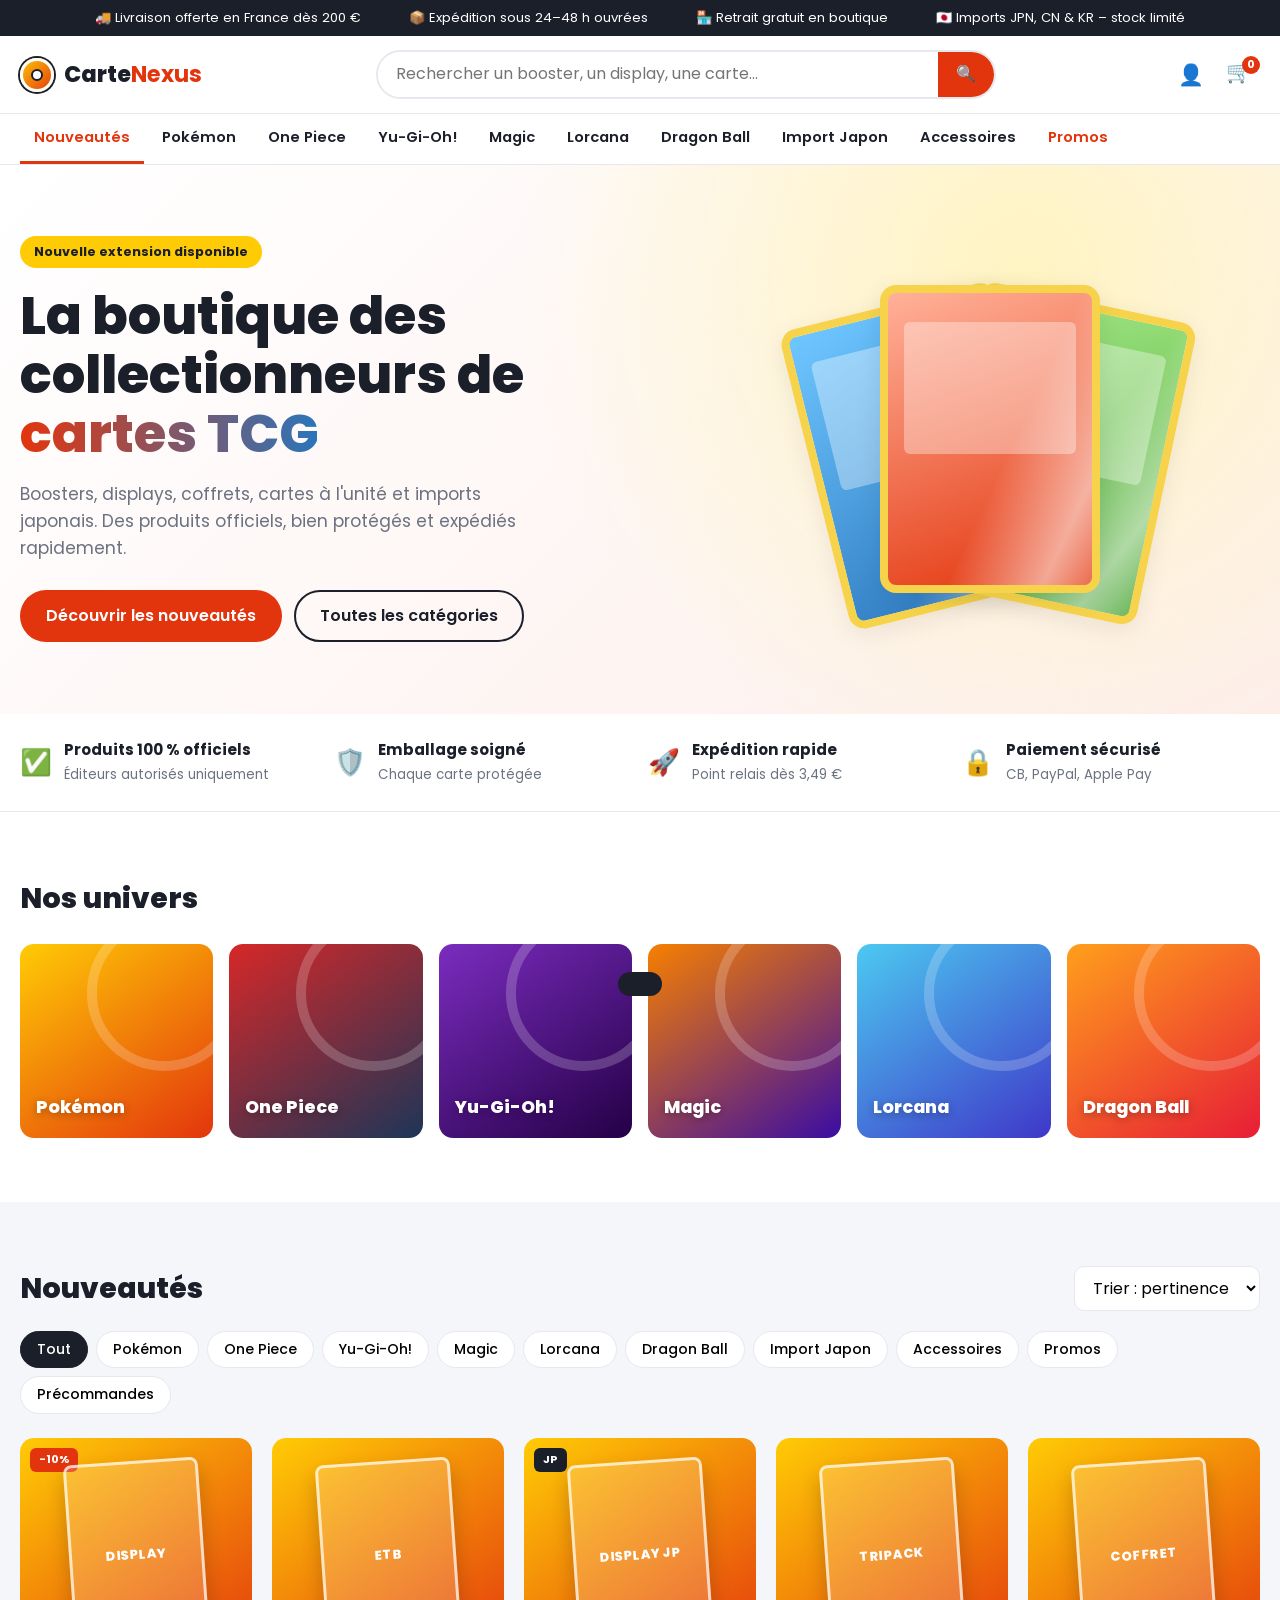
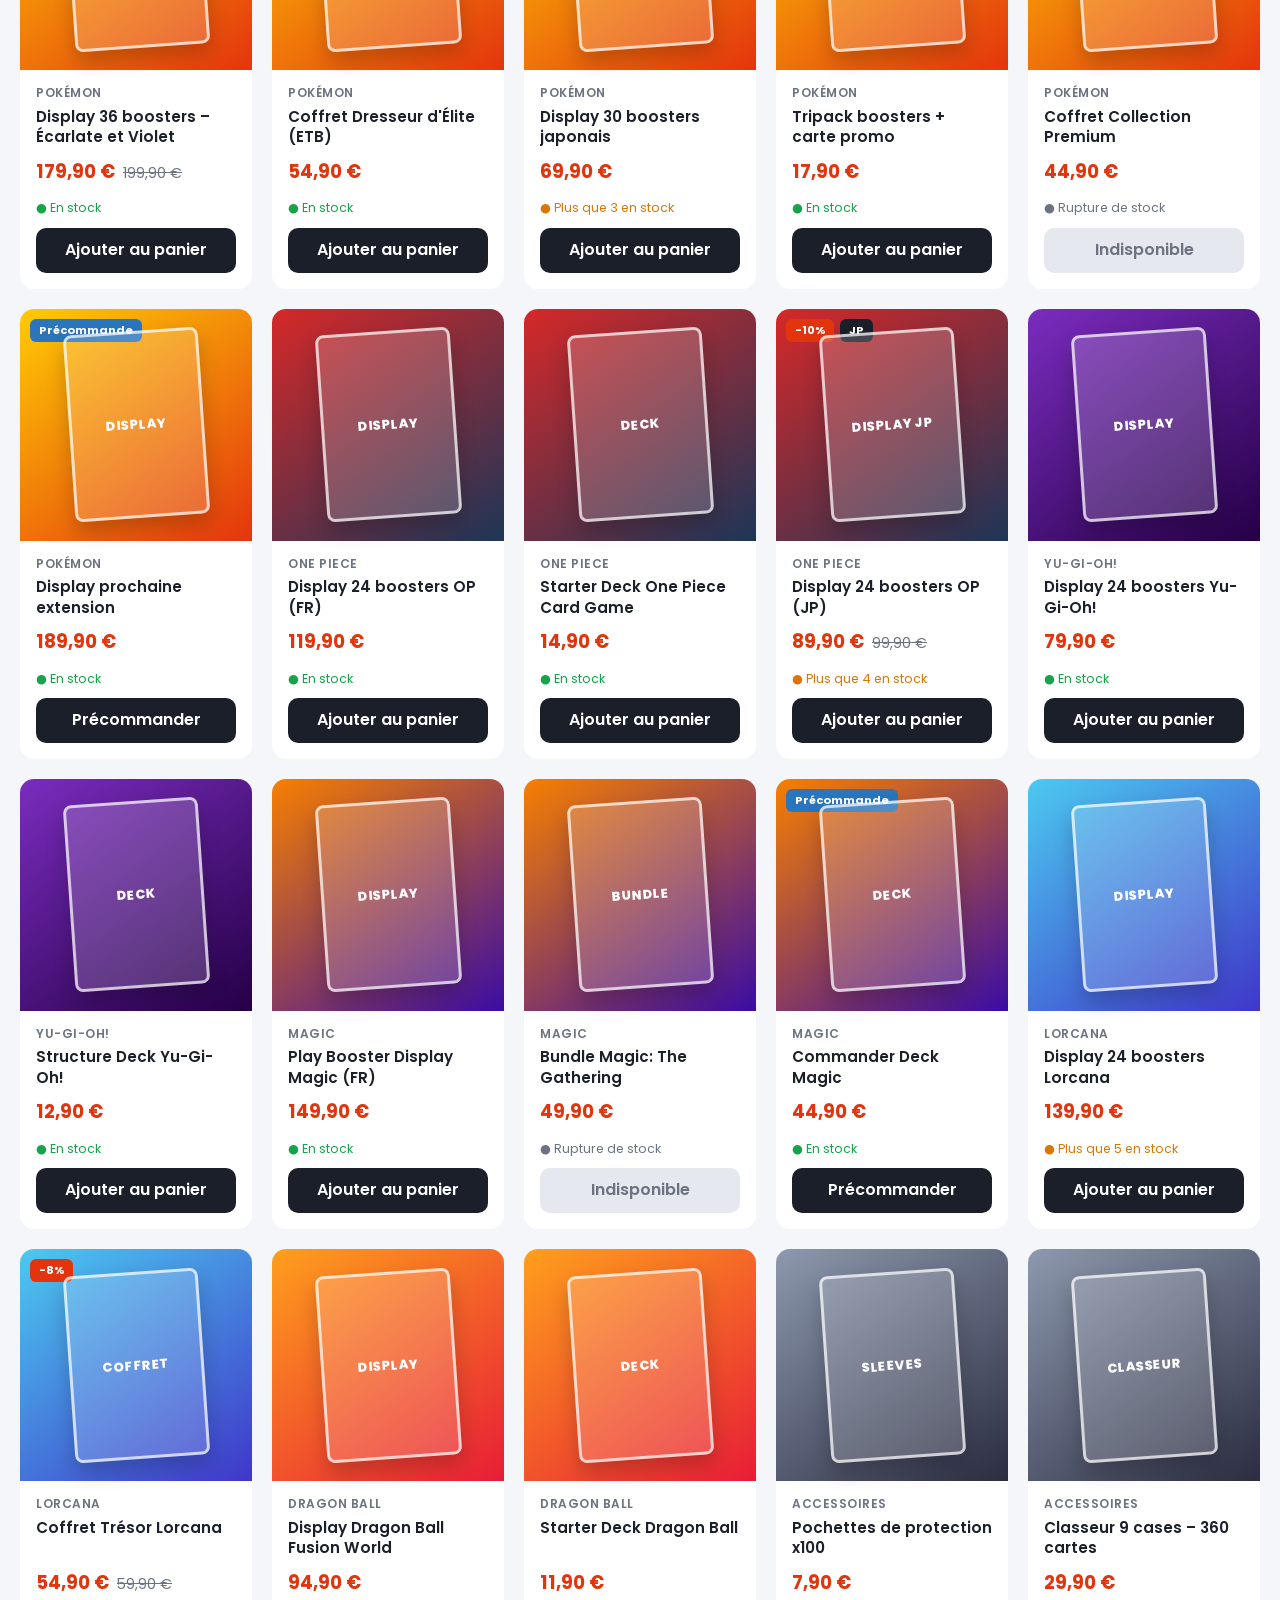
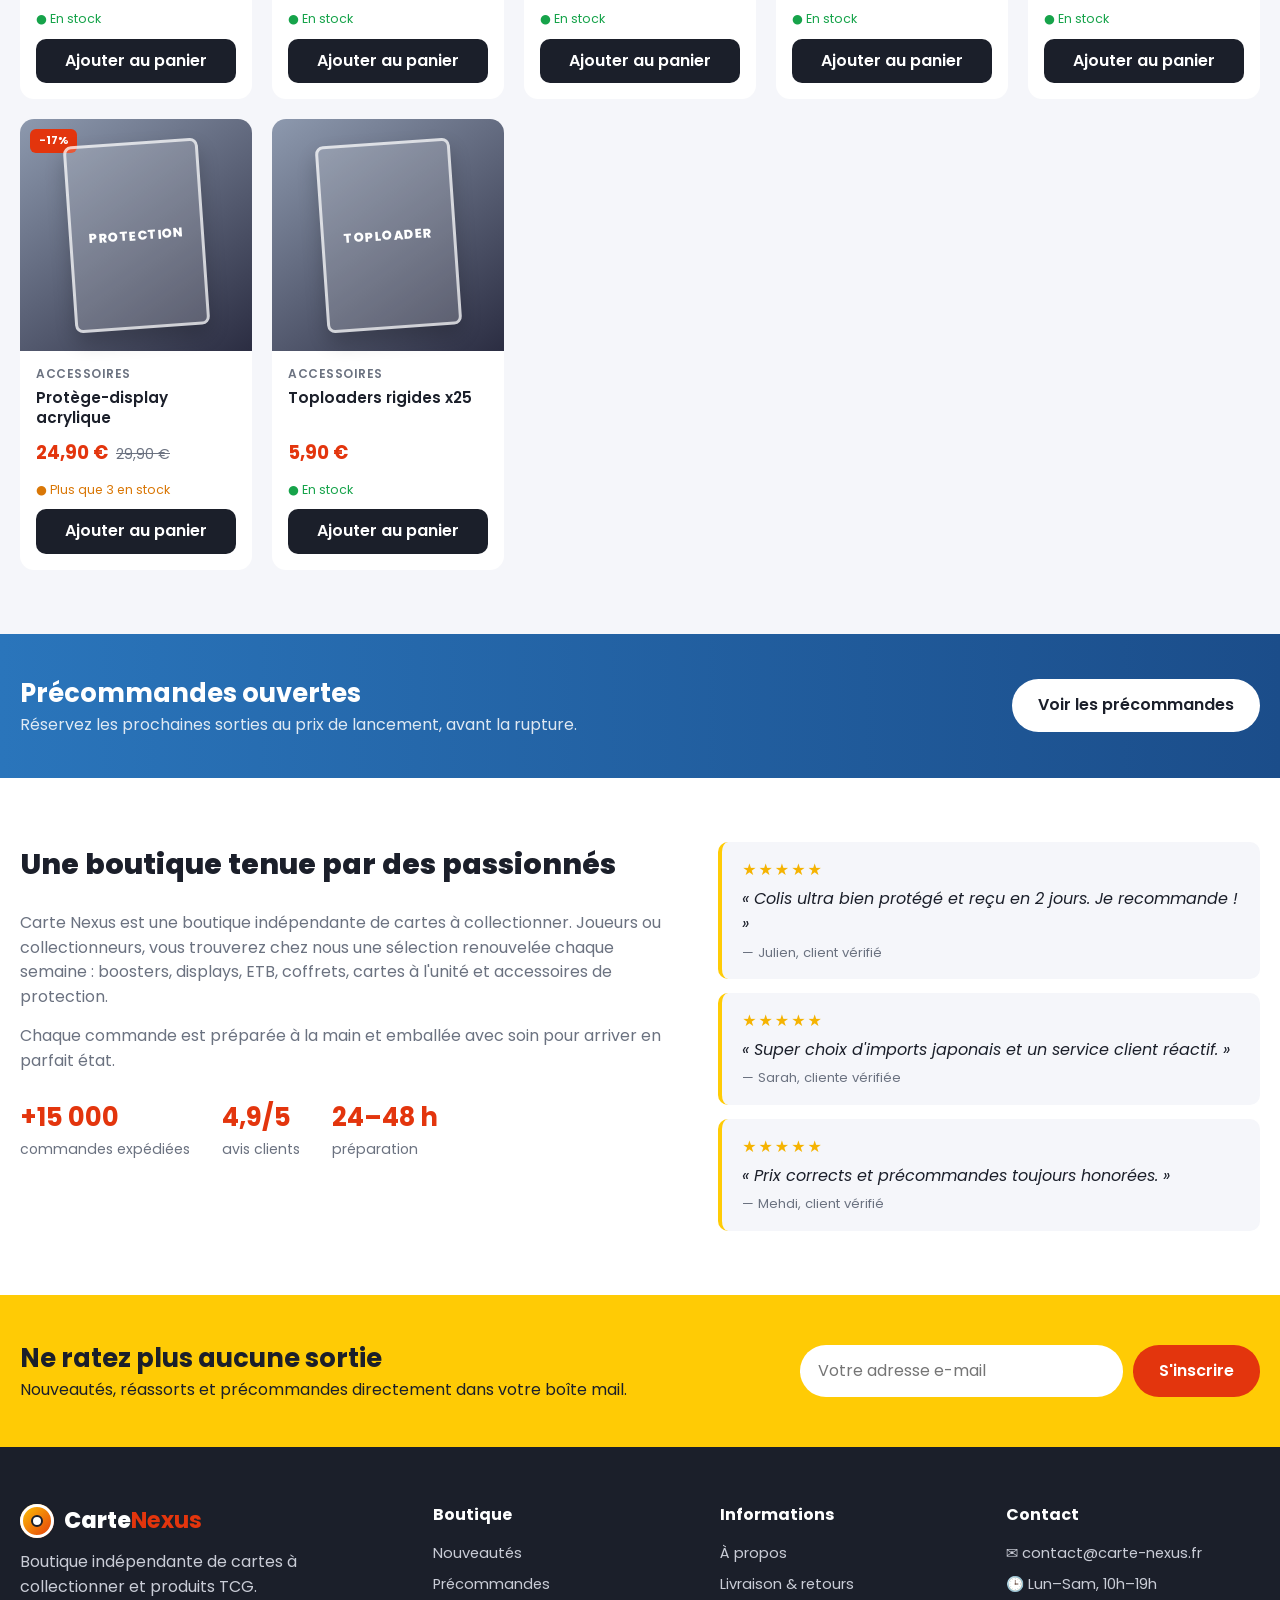
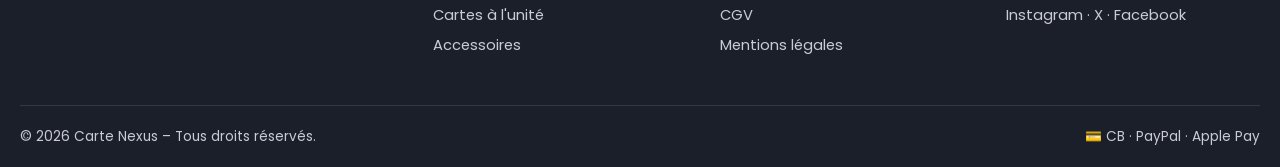
==== apercu.html @ c68cdaf4 "Ajout d'un aperçu du site en un seul fichier Co-Authored-By: Claude Opus 5.5 <noreply@anthropic.com>" ====
<!DOCTYPE html>
<html lang="fr">
<head>
  <meta charset="UTF-8">
  <meta name="viewport" content="width=device-width, initial-scale=1.0">
  <title>Carte Nexus – Boutique TCG & cartes à collectionner</title>
  <meta name="description" content="Boutique indépendante de cartes à collectionner : Pokémon, One Piece, Yu-Gi-Oh!, Magic, Lorcana, Dragon Ball. Boosters, displays, coffrets, cartes à l'unité et accessoires.">
  <link rel="preconnect" href="https://fonts.googleapis.com">
  <link href="https://fonts.googleapis.com/css2?family=Poppins:wght@400;500;600;700;800&display=swap" rel="stylesheet">
  <style>
:root {
  --primary: #e3350d;
  --primary-dark: #b82a0a;
  --accent: #ffcb05;
  --blue: #2a75bb;
  --ink: #1b1f2a;
  --muted: #6b7280;
  --bg: #ffffff;
  --bg-alt: #f5f6fa;
  --line: #e6e8ef;
  --radius: 14px;
  --shadow: 0 6px 24px rgba(20, 24, 40, .08);
}

* { box-sizing: border-box; margin: 0; padding: 0; }
html { scroll-behavior: smooth; }
body { font-family: 'Poppins', system-ui, sans-serif; color: var(--ink); background: var(--bg); line-height: 1.55; }
a { color: inherit; text-decoration: none; }
ul { list-style: none; }
button, input, select { font: inherit; }
.container { width: min(1240px, 100% - 32px); margin-inline: auto; }

/* Annonce */
.announce { background: var(--ink); color: #fff; font-size: .82rem; overflow: hidden; }
.announce-track { display: flex; gap: 48px; justify-content: center; padding: 8px 16px; white-space: nowrap; }
@media (max-width: 900px) {
  .announce-track { justify-content: flex-start; animation: scroll 22s linear infinite; }
}
@keyframes scroll { from { transform: translateX(0); } to { transform: translateX(-60%); } }

/* Header */
.header { position: sticky; top: 0; z-index: 50; background: #fff; box-shadow: 0 1px 0 var(--line); }
.header-inner { display: flex; align-items: center; gap: 24px; padding: 14px 0; }
.logo { display: flex; align-items: center; gap: 10px; font-weight: 800; font-size: 1.4rem; }
.logo-text b { color: var(--primary); }
.logo-mark {
  width: 34px; height: 34px; border-radius: 50%; position: relative; flex-shrink: 0;
  background: linear-gradient(135deg, var(--accent), var(--primary));
  box-shadow: inset 0 0 0 3px #fff, 0 0 0 2px var(--ink);
}
.logo-mark::after { content: ""; position: absolute; inset: 11px; border-radius: 50%; background: #fff; border: 2px solid var(--ink); }
.search { flex: 1; display: flex; max-width: 620px; margin-inline: auto; border: 2px solid var(--line); border-radius: 999px; overflow: hidden; transition: border-color .2s; }
.search:focus-within { border-color: var(--primary); }
.search input { flex: 1; border: 0; outline: 0; padding: 10px 18px; min-width: 0; }
.search button { border: 0; background: var(--primary); color: #fff; padding: 0 18px; cursor: pointer; }
.header-actions { display: flex; gap: 6px; }
.icon-btn { border: 0; background: transparent; font-size: 1.3rem; width: 42px; height: 42px; border-radius: 50%; cursor: pointer; display: grid; place-items: center; position: relative; }
.icon-btn:hover { background: var(--bg-alt); }
.cart-count { position: absolute; top: 2px; right: 0; background: var(--primary); color: #fff; font-size: .7rem; font-weight: 700; min-width: 18px; height: 18px; border-radius: 9px; display: grid; place-items: center; padding: 0 4px; }
.burger { display: none; }

.nav { border-top: 1px solid var(--line); }
.nav ul { display: flex; gap: 4px; overflow-x: auto; scrollbar-width: none; }
.nav a { display: block; padding: 12px 14px; font-weight: 600; font-size: .92rem; white-space: nowrap; border-bottom: 3px solid transparent; }
.nav a:hover, .nav a.active { color: var(--primary); border-color: var(--primary); }
.nav-promo { color: var(--primary); }

/* Buttons */
.btn { display: inline-block; padding: 12px 24px; border-radius: 999px; font-weight: 600; border: 2px solid transparent; cursor: pointer; transition: transform .15s, background .2s; }
.btn:hover { transform: translateY(-2px); }
.btn-primary { background: var(--primary); color: #fff; }
.btn-primary:hover { background: var(--primary-dark); }
.btn-ghost { border-color: var(--ink); }
.btn-light { background: #fff; color: var(--ink); }
.btn-block { width: 100%; }

/* Hero */
.hero { background: radial-gradient(circle at 80% 20%, #fff4c2 0, transparent 45%), linear-gradient(135deg, #fff 0%, #fdeeea 100%); overflow: hidden; }
.hero-inner { display: grid; grid-template-columns: 1.1fr .9fr; gap: 40px; align-items: center; padding: 72px 0; }
.badge { display: inline-block; background: var(--accent); color: var(--ink); font-weight: 700; font-size: .8rem; padding: 6px 14px; border-radius: 999px; margin-bottom: 18px; }
.hero h1 { font-size: clamp(2rem, 4.5vw, 3.3rem); line-height: 1.12; font-weight: 800; margin-bottom: 18px; }
.grad { background: linear-gradient(90deg, var(--primary), var(--blue)); -webkit-background-clip: text; background-clip: text; color: transparent; }
.hero p { color: var(--muted); font-size: 1.08rem; max-width: 520px; margin-bottom: 28px; }
.hero-cta { display: flex; gap: 12px; flex-wrap: wrap; }
.hero-visual { display: grid; place-items: center; min-height: 340px; }
.card-stack { position: relative; width: 220px; height: 308px; }
.tcg-card { position: absolute; inset: 0; border-radius: 16px; border: 8px solid #f6d34a; box-shadow: var(--shadow); overflow: hidden; }
.tcg-card::before { content: ""; position: absolute; inset: 10% 8% 45%; border-radius: 6px; background: rgba(255,255,255,.35); }
.tcg-card::after { content: ""; position: absolute; inset: 0; background: linear-gradient(115deg, transparent 30%, rgba(255,255,255,.55) 45%, transparent 60%); background-size: 250% 100%; animation: shine 3.5s ease-in-out infinite; }
.c1 { background: linear-gradient(160deg, #6ec6ff, #2a75bb); transform: rotate(-14deg) translateX(-70px); }
.c2 { background: linear-gradient(160deg, #a5e887, #3a9d23); transform: rotate(12deg) translateX(70px); }
.c3 { background: linear-gradient(160deg, #ffb199, #e3350d); animation: float 4s ease-in-out infinite; }
@keyframes shine { 0%, 100% { background-position: 150% 0; } 50% { background-position: -50% 0; } }
@keyframes float { 0%, 100% { transform: translateY(0); } 50% { transform: translateY(-12px); } }

/* Trust */
.trust { border-bottom: 1px solid var(--line); }
.trust-grid { display: grid; grid-template-columns: repeat(4, 1fr); gap: 16px; padding: 24px 0; }
.trust-item { display: flex; gap: 12px; align-items: center; }
.trust-item > span { font-size: 1.6rem; }
.trust-item b { display: block; font-size: .95rem; }
.trust-item small { color: var(--muted); }

/* Sections */
.section { padding: 64px 0; }
.section-alt { background: var(--bg-alt); }
.section-title { font-size: 1.8rem; font-weight: 800; margin-bottom: 24px; }
.section-head { display: flex; justify-content: space-between; align-items: center; gap: 16px; flex-wrap: wrap; }
.section-head .section-title { margin-bottom: 0; }
.toolbar select { padding: 9px 14px; border-radius: 10px; border: 1px solid var(--line); background: #fff; }

.cat-grid { display: grid; grid-template-columns: repeat(6, 1fr); gap: 16px; }
.cat { aspect-ratio: 1; border-radius: var(--radius); background: linear-gradient(145deg, var(--c1), var(--c2)); color: #fff; font-weight: 800; font-size: 1.1rem; display: grid; place-items: end start; padding: 16px; text-shadow: 0 2px 8px rgba(0,0,0,.3); transition: transform .2s, box-shadow .2s; position: relative; overflow: hidden; }
.cat::before { content: ""; position: absolute; width: 70%; aspect-ratio: 1; border-radius: 50%; border: 10px solid rgba(255,255,255,.2); top: -15%; right: -15%; }
.cat:hover { transform: translateY(-4px); box-shadow: var(--shadow); }

.chips { display: flex; gap: 8px; flex-wrap: wrap; margin: 20px 0 24px; }
.chip { border: 1px solid var(--line); background: #fff; padding: 7px 16px; border-radius: 999px; cursor: pointer; font-size: .88rem; font-weight: 500; }
.chip.active { background: var(--ink); color: #fff; border-color: var(--ink); }

.product-grid { display: grid; grid-template-columns: repeat(auto-fill, minmax(220px, 1fr)); gap: 20px; }
.product { background: #fff; border-radius: var(--radius); overflow: hidden; display: flex; flex-direction: column; transition: transform .2s, box-shadow .2s; }
.product:hover { transform: translateY(-4px); box-shadow: var(--shadow); }
.p-img { aspect-ratio: 1; display: grid; place-items: center; position: relative; background: linear-gradient(145deg, var(--c1), var(--c2)); }
.p-box { width: 58%; aspect-ratio: .72; border-radius: 8px; background: rgba(255,255,255,.18); border: 3px solid rgba(255,255,255,.7); display: grid; place-items: center; color: #fff; font-weight: 800; font-size: .8rem; text-align: center; padding: 8px; text-transform: uppercase; letter-spacing: .5px; box-shadow: 0 10px 20px rgba(0,0,0,.2); transform: rotate(-4deg); }
.p-tags { position: absolute; top: 10px; left: 10px; display: flex; gap: 6px; flex-wrap: wrap; }
.tag { font-size: .7rem; font-weight: 700; padding: 3px 9px; border-radius: 6px; background: #fff; color: var(--ink); }
.tag-promo { background: var(--primary); color: #fff; }
.tag-pre { background: var(--blue); color: #fff; }
.tag-jp { background: var(--ink); color: #fff; }
.p-body { padding: 14px 16px 16px; display: flex; flex-direction: column; flex: 1; }
.p-brand { font-size: .75rem; color: var(--muted); text-transform: uppercase; font-weight: 600; letter-spacing: .5px; }
.p-name { font-size: .95rem; font-weight: 600; margin: 4px 0 10px; line-height: 1.35; flex: 1; }
.p-price { display: flex; flex-wrap: wrap; align-items: baseline; gap: 4px 8px; white-space: nowrap; margin-bottom: 12px; }
.p-price b { font-size: 1.15rem; color: var(--primary); }
.p-price s { color: var(--muted); font-size: .88rem; }
.p-stock { font-size: .78rem; margin-bottom: 10px; }
.in { color: #16a34a; } .low { color: #d97706; } .out { color: var(--muted); }
.add { border: 0; background: var(--ink); color: #fff; padding: 10px; border-radius: 10px; font-weight: 600; cursor: pointer; transition: background .2s; }
.add:hover { background: var(--primary); }
.add:disabled { background: var(--line); color: var(--muted); cursor: not-allowed; }
.empty { text-align: center; color: var(--muted); padding: 40px 0; }

/* Promo */
.promo-banner { background: linear-gradient(90deg, var(--blue), #1b4d8a); color: #fff; }
.promo-inner { display: flex; justify-content: space-between; align-items: center; gap: 24px; padding: 40px 0; flex-wrap: wrap; }
.promo-inner h2 { font-size: 1.6rem; }
.promo-inner p { opacity: .85; }

/* About */
.about { display: grid; grid-template-columns: 1.2fr 1fr; gap: 48px; align-items: start; }
.about p { color: var(--muted); margin-bottom: 14px; }
.stats { display: flex; gap: 32px; margin-top: 24px; flex-wrap: wrap; }
.stats b { display: block; font-size: 1.6rem; color: var(--primary); }
.stats span { color: var(--muted); font-size: .88rem; }
.reviews { display: grid; gap: 14px; }
blockquote { background: var(--bg-alt); border-left: 4px solid var(--accent); padding: 16px 20px; border-radius: 10px; font-style: italic; }
blockquote::before { content: "★★★★★"; display: block; color: #f5b301; font-style: normal; letter-spacing: 2px; margin-bottom: 4px; }
cite { display: block; margin-top: 6px; font-size: .82rem; color: var(--muted); font-style: normal; }

/* Newsletter */
.newsletter { background: var(--accent); }
.nl-inner { display: flex; justify-content: space-between; align-items: center; gap: 24px; padding: 44px 0; flex-wrap: wrap; }
.nl-inner h2 { font-size: 1.6rem; }
.nl-form { display: flex; gap: 10px; flex: 1; max-width: 460px; }
.nl-form input { flex: 1; min-width: 0; padding: 12px 18px; border-radius: 999px; border: 0; outline: 0; }

/* Footer */
.footer { background: var(--ink); color: #c9ccd6; padding-top: 56px; }
.footer-grid { display: grid; grid-template-columns: 1.5fr 1fr 1fr 1fr; gap: 32px; padding-bottom: 40px; }
.logo-footer { color: #fff; margin-bottom: 12px; }
.footer h4 { color: #fff; margin-bottom: 14px; }
.footer li { margin-bottom: 8px; font-size: .92rem; }
.footer a:hover { color: var(--accent); }
.footer-bottom { display: flex; justify-content: space-between; gap: 12px; flex-wrap: wrap; border-top: 1px solid #333846; padding: 20px 0; font-size: .85rem; }

/* Drawer */
.overlay { position: fixed; inset: 0; background: rgba(0,0,0,.45); opacity: 0; pointer-events: none; transition: opacity .25s; z-index: 90; }
.overlay.show { opacity: 1; pointer-events: auto; }
.drawer { position: fixed; top: 0; right: 0; height: 100%; width: min(420px, 100%); background: #fff; z-index: 100; display: flex; flex-direction: column; transform: translateX(100%); transition: transform .3s; }
.drawer.open { transform: none; }
.drawer-head { display: flex; justify-content: space-between; align-items: center; padding: 18px 20px; border-bottom: 1px solid var(--line); }
.free-ship { padding: 12px 20px; font-size: .85rem; background: var(--bg-alt); }
.bar { height: 6px; background: var(--line); border-radius: 3px; margin-top: 6px; overflow: hidden; }
.bar i { display: block; height: 100%; background: var(--primary); transition: width .3s; }
.cart-items { flex: 1; overflow-y: auto; padding: 8px 20px; }
.cart-items li { display: grid; grid-template-columns: 56px 1fr auto; gap: 12px; align-items: center; padding: 12px 0; border-bottom: 1px solid var(--line); }
.ci-img { width: 56px; height: 56px; border-radius: 8px; background: linear-gradient(145deg, var(--c1), var(--c2)); }
.ci-name { font-size: .88rem; font-weight: 600; line-height: 1.3; }
.ci-price { font-size: .85rem; color: var(--primary); font-weight: 600; }
.qty { display: flex; align-items: center; gap: 6px; }
.qty button { width: 26px; height: 26px; border-radius: 6px; border: 1px solid var(--line); background: #fff; cursor: pointer; }
.cart-empty { text-align: center; color: var(--muted); padding: 40px 0; display: block !important; }
.drawer-foot { padding: 18px 20px; border-top: 1px solid var(--line); }
.total { display: flex; justify-content: space-between; margin-bottom: 14px; font-size: 1.05rem; }

.toast { position: fixed; bottom: 24px; left: 50%; transform: translate(-50%, 120px); background: var(--ink); color: #fff; padding: 12px 22px; border-radius: 999px; font-size: .9rem; transition: transform .3s; z-index: 200; }
.toast.show { transform: translate(-50%, 0); }

/* Responsive */
@media (max-width: 1000px) {
  .cat-grid { grid-template-columns: repeat(3, 1fr); }
  .trust-grid { grid-template-columns: repeat(2, 1fr); }
  .footer-grid { grid-template-columns: 1fr 1fr; }
}
@media (max-width: 800px) {
  .hero-inner, .about { grid-template-columns: 1fr; }
  .hero-inner { padding: 48px 0; }
  .hero-visual { min-height: 300px; }
  .burger { display: grid; }
  .header-inner { flex-wrap: wrap; gap: 8px; }
  .logo { margin-right: auto; }
  .search { order: 3; flex-basis: 100%; }
  .nav { display: none; }
  .nav.open { display: block; }
  .nav ul { flex-direction: column; }
}
@media (max-width: 520px) {
  .cat-grid { grid-template-columns: repeat(2, 1fr); }
  .trust-grid, .footer-grid { grid-template-columns: 1fr; }
  .product-grid { grid-template-columns: repeat(2, 1fr); gap: 12px; }
  .card-stack { width: 170px; height: 238px; }
  .c1 { transform: rotate(-14deg) translateX(-50px); }
  .c2 { transform: rotate(12deg) translateX(50px); }
  .nl-form { flex-direction: column; }
}

</style>
</head>
<body>

  <!-- Barre d'annonce -->
  <div class="announce">
    <div class="announce-track">
      <span>🚚 Livraison offerte en France dès 200 €</span>
      <span>📦 Expédition sous 24–48 h ouvrées</span>
      <span>🏪 Retrait gratuit en boutique</span>
      <span>🇯🇵 Imports JPN, CN &amp; KR – stock limité</span>
    </div>
  </div>

  <!-- En-tête -->
  <header class="header">
    <div class="container header-inner">
      <button class="icon-btn burger" id="burger" aria-label="Menu">☰</button>
      <a href="#" class="logo">
        <span class="logo-mark"></span>
        <span class="logo-text">Carte<b>Nexus</b></span>
      </a>
      <form class="search" id="searchForm" role="search">
        <input type="search" id="searchInput" placeholder="Rechercher un booster, un display, une carte…">
        <button type="submit" aria-label="Rechercher">🔍</button>
      </form>
      <div class="header-actions">
        <a href="#" class="icon-btn" aria-label="Mon compte">👤</a>
        <button class="icon-btn cart-btn" id="cartBtn" aria-label="Panier">
          🛒<span class="cart-count" id="cartCount">0</span>
        </button>
      </div>
    </div>
    <nav class="nav" id="nav">
      <div class="container">
        <ul>
          <li><a href="#produits" data-filter="all">Nouveautés</a></li>
          <li><a href="#produits" data-filter="pokemon">Pokémon</a></li>
          <li><a href="#produits" data-filter="onepiece">One Piece</a></li>
          <li><a href="#produits" data-filter="yugioh">Yu-Gi-Oh!</a></li>
          <li><a href="#produits" data-filter="magic">Magic</a></li>
          <li><a href="#produits" data-filter="lorcana">Lorcana</a></li>
          <li><a href="#produits" data-filter="dragonball">Dragon Ball</a></li>
          <li><a href="#produits" data-filter="japon">Import Japon</a></li>
          <li><a href="#produits" data-filter="accessoires">Accessoires</a></li>
          <li><a href="#produits" data-filter="promo" class="nav-promo">Promos</a></li>
        </ul>
      </div>
    </nav>
  </header>

  <main>
    <!-- Hero -->
    <section class="hero">
      <div class="container hero-inner">
        <div class="hero-text">
          <span class="badge">Nouvelle extension disponible</span>
          <h1>La boutique des collectionneurs de <span class="grad">cartes TCG</span></h1>
          <p>Boosters, displays, coffrets, cartes à l'unité et imports japonais. Des produits officiels, bien protégés et expédiés rapidement.</p>
          <div class="hero-cta">
            <a href="#produits" class="btn btn-primary">Découvrir les nouveautés</a>
            <a href="#categories" class="btn btn-ghost">Toutes les catégories</a>
          </div>
        </div>
        <div class="hero-visual" aria-hidden="true">
          <div class="card-stack">
            <div class="tcg-card c1"></div>
            <div class="tcg-card c2"></div>
            <div class="tcg-card c3"></div>
          </div>
        </div>
      </div>
    </section>

    <!-- Réassurance -->
    <section class="trust">
      <div class="container trust-grid">
        <div class="trust-item"><span>✅</span><div><b>Produits 100 % officiels</b><small>Éditeurs autorisés uniquement</small></div></div>
        <div class="trust-item"><span>🛡️</span><div><b>Emballage soigné</b><small>Chaque carte protégée</small></div></div>
        <div class="trust-item"><span>🚀</span><div><b>Expédition rapide</b><small>Point relais dès 3,49 €</small></div></div>
        <div class="trust-item"><span>🔒</span><div><b>Paiement sécurisé</b><small>CB, PayPal, Apple Pay</small></div></div>
      </div>
    </section>

    <!-- Catégories -->
    <section class="section" id="categories">
      <div class="container">
        <h2 class="section-title">Nos univers</h2>
        <div class="cat-grid">
          <a href="#produits" class="cat" data-filter="pokemon" style="--c1:#ffcb05;--c2:#e3350d">Pokémon</a>
          <a href="#produits" class="cat" data-filter="onepiece" style="--c1:#d62828;--c2:#1d3557">One Piece</a>
          <a href="#produits" class="cat" data-filter="yugioh" style="--c1:#7b2cbf;--c2:#240046">Yu-Gi-Oh!</a>
          <a href="#produits" class="cat" data-filter="magic" style="--c1:#f77f00;--c2:#3a0ca3">Magic</a>
          <a href="#produits" class="cat" data-filter="lorcana" style="--c1:#4cc9f0;--c2:#3f37c9">Lorcana</a>
          <a href="#produits" class="cat" data-filter="dragonball" style="--c1:#ff9f1c;--c2:#e71d36">Dragon Ball</a>
        </div>
      </div>
    </section>

    <!-- Produits -->
    <section class="section section-alt" id="produits">
      <div class="container">
        <div class="section-head">
          <h2 class="section-title" id="productsTitle">Nouveautés</h2>
          <div class="toolbar">
            <select id="sortSelect" aria-label="Trier">
              <option value="default">Trier : pertinence</option>
              <option value="price-asc">Prix croissant</option>
              <option value="price-desc">Prix décroissant</option>
              <option value="name">Nom A → Z</option>
            </select>
          </div>
        </div>
        <div class="chips" id="chips"></div>
        <div class="product-grid" id="productGrid"></div>
        <p class="empty" id="emptyMsg" hidden>Aucun produit ne correspond à votre recherche.</p>
      </div>
    </section>

    <!-- Bandeau promo -->
    <section class="promo-banner">
      <div class="container promo-inner">
        <div>
          <h2>Précommandes ouvertes</h2>
          <p>Réservez les prochaines sorties au prix de lancement, avant la rupture.</p>
        </div>
        <a href="#produits" class="btn btn-light" data-filter="precommande">Voir les précommandes</a>
      </div>
    </section>

    <!-- À propos -->
    <section class="section" id="apropos">
      <div class="container about">
        <div>
          <h2 class="section-title">Une boutique tenue par des passionnés</h2>
          <p>Carte Nexus est une boutique indépendante de cartes à collectionner. Joueurs ou collectionneurs, vous trouverez chez nous une sélection renouvelée chaque semaine : boosters, displays, ETB, coffrets, cartes à l'unité et accessoires de protection.</p>
          <p>Chaque commande est préparée à la main et emballée avec soin pour arriver en parfait état.</p>
          <ul class="stats">
            <li><b>+15 000</b><span>commandes expédiées</span></li>
            <li><b>4,9/5</b><span>avis clients</span></li>
            <li><b>24–48 h</b><span>préparation</span></li>
          </ul>
        </div>
        <div class="reviews">
          <blockquote>« Colis ultra bien protégé et reçu en 2 jours. Je recommande ! »<cite>— Julien, client vérifié</cite></blockquote>
          <blockquote>« Super choix d'imports japonais et un service client réactif. »<cite>— Sarah, cliente vérifiée</cite></blockquote>
          <blockquote>« Prix corrects et précommandes toujours honorées. »<cite>— Mehdi, client vérifié</cite></blockquote>
        </div>
      </div>
    </section>

    <!-- Newsletter -->
    <section class="newsletter">
      <div class="container nl-inner">
        <div>
          <h2>Ne ratez plus aucune sortie</h2>
          <p>Nouveautés, réassorts et précommandes directement dans votre boîte mail.</p>
        </div>
        <form id="nlForm" class="nl-form">
          <input type="email" required placeholder="Votre adresse e-mail">
          <button class="btn btn-primary" type="submit">S'inscrire</button>
        </form>
      </div>
    </section>
  </main>

  <footer class="footer">
    <div class="container footer-grid">
      <div>
        <a href="#" class="logo logo-footer"><span class="logo-mark"></span><span class="logo-text">Carte<b>Nexus</b></span></a>
        <p>Boutique indépendante de cartes à collectionner et produits TCG.</p>
      </div>
      <div>
        <h4>Boutique</h4>
        <ul>
          <li><a href="#produits">Nouveautés</a></li>
          <li><a href="#produits">Précommandes</a></li>
          <li><a href="#produits">Cartes à l'unité</a></li>
          <li><a href="#produits">Accessoires</a></li>
        </ul>
      </div>
      <div>
        <h4>Informations</h4>
        <ul>
          <li><a href="#apropos">À propos</a></li>
          <li><a href="#">Livraison &amp; retours</a></li>
          <li><a href="#">CGV</a></li>
          <li><a href="#">Mentions légales</a></li>
        </ul>
      </div>
      <div>
        <h4>Contact</h4>
        <ul>
          <li>✉️ contact@carte-nexus.fr</li>
          <li>🕒 Lun–Sam, 10h–19h</li>
          <li class="socials"><a href="#">Instagram</a> · <a href="#">X</a> · <a href="#">Facebook</a></li>
        </ul>
      </div>
    </div>
    <div class="container footer-bottom">
      <span>© <span id="year"></span> Carte Nexus – Tous droits réservés.</span>
      <span class="pay">💳 CB · PayPal · Apple Pay</span>
    </div>
  </footer>

  <!-- Panier -->
  <div class="overlay" id="overlay"></div>
  <aside class="drawer" id="drawer" aria-label="Panier">
    <div class="drawer-head">
      <h3>Votre panier</h3>
      <button class="icon-btn" id="closeCart" aria-label="Fermer">✕</button>
    </div>
    <div class="free-ship" id="freeShip"></div>
    <ul class="cart-items" id="cartItems"></ul>
    <div class="drawer-foot">
      <div class="total"><span>Sous-total</span><b id="cartTotal">0,00 €</b></div>
      <button class="btn btn-primary btn-block" id="checkout">Commander</button>
    </div>
  </aside>

  <div class="toast" id="toast"></div>

  <script>
const COLORS = {
  pokemon: ['#ffcb05', '#e3350d'],
  onepiece: ['#d62828', '#1d3557'],
  yugioh: ['#7b2cbf', '#240046'],
  magic: ['#f77f00', '#3a0ca3'],
  lorcana: ['#4cc9f0', '#3f37c9'],
  dragonball: ['#ff9f1c', '#e71d36'],
  accessoires: ['#8d99ae', '#2b2d42'],
};

const LABELS = {
  all: 'Nouveautés', pokemon: 'Pokémon', onepiece: 'One Piece', yugioh: 'Yu-Gi-Oh!',
  magic: 'Magic', lorcana: 'Lorcana', dragonball: 'Dragon Ball', japon: 'Import Japon',
  accessoires: 'Accessoires', promo: 'Promos', precommande: 'Précommandes',
};

// tags : promo, pre (précommande), jp (import japonais)
const PRODUCTS = [
  { id: 1, cat: 'pokemon', name: 'Display 36 boosters – Écarlate et Violet', type: 'Display', price: 179.9, old: 199.9, stock: 8, tags: ['promo'] },
  { id: 2, cat: 'pokemon', name: 'Coffret Dresseur d\'Élite (ETB)', type: 'ETB', price: 54.9, stock: 14, tags: [] },
  { id: 3, cat: 'pokemon', name: 'Display 30 boosters japonais', type: 'Display JP', price: 69.9, stock: 3, tags: ['jp'] },
  { id: 4, cat: 'pokemon', name: 'Tripack boosters + carte promo', type: 'Tripack', price: 17.9, stock: 25, tags: [] },
  { id: 5, cat: 'pokemon', name: 'Coffret Collection Premium', type: 'Coffret', price: 44.9, stock: 0, tags: [] },
  { id: 6, cat: 'pokemon', name: 'Display prochaine extension', type: 'Display', price: 189.9, stock: 30, tags: ['pre'] },
  { id: 7, cat: 'onepiece', name: 'Display 24 boosters OP (FR)', type: 'Display', price: 119.9, stock: 6, tags: [] },
  { id: 8, cat: 'onepiece', name: 'Starter Deck One Piece Card Game', type: 'Deck', price: 14.9, stock: 18, tags: [] },
  { id: 9, cat: 'onepiece', name: 'Display 24 boosters OP (JP)', type: 'Display JP', price: 89.9, old: 99.9, stock: 4, tags: ['jp', 'promo'] },
  { id: 10, cat: 'yugioh', name: 'Display 24 boosters Yu-Gi-Oh!', type: 'Display', price: 79.9, stock: 10, tags: [] },
  { id: 11, cat: 'yugioh', name: 'Structure Deck Yu-Gi-Oh!', type: 'Deck', price: 12.9, stock: 22, tags: [] },
  { id: 12, cat: 'magic', name: 'Play Booster Display Magic (FR)', type: 'Display', price: 149.9, stock: 7, tags: [] },
  { id: 13, cat: 'magic', name: 'Bundle Magic: The Gathering', type: 'Bundle', price: 49.9, stock: 0, tags: [] },
  { id: 14, cat: 'magic', name: 'Commander Deck Magic', type: 'Deck', price: 44.9, stock: 9, tags: ['pre'] },
  { id: 15, cat: 'lorcana', name: 'Display 24 boosters Lorcana', type: 'Display', price: 139.9, stock: 5, tags: [] },
  { id: 16, cat: 'lorcana', name: 'Coffret Trésor Lorcana', type: 'Coffret', price: 54.9, old: 59.9, stock: 11, tags: ['promo'] },
  { id: 17, cat: 'dragonball', name: 'Display Dragon Ball Fusion World', type: 'Display', price: 94.9, stock: 8, tags: [] },
  { id: 18, cat: 'dragonball', name: 'Starter Deck Dragon Ball', type: 'Deck', price: 11.9, stock: 16, tags: [] },
  { id: 19, cat: 'accessoires', name: 'Pochettes de protection x100', type: 'Sleeves', price: 7.9, stock: 60, tags: [] },
  { id: 20, cat: 'accessoires', name: 'Classeur 9 cases – 360 cartes', type: 'Classeur', price: 29.9, stock: 12, tags: [] },
  { id: 21, cat: 'accessoires', name: 'Protège-display acrylique', type: 'Protection', price: 24.9, old: 29.9, stock: 3, tags: ['promo'] },
  { id: 22, cat: 'accessoires', name: 'Toploaders rigides x25', type: 'Toploader', price: 5.9, stock: 45, tags: [] },
];

const FREE_SHIPPING = 200;
const $ = (s) => document.querySelector(s);
const fmt = (n) => n.toFixed(2).replace('.', ',') + ' €';

let filter = 'all';
let query = '';
let sort = 'default';
let cart = {};
try { cart = JSON.parse(localStorage.getItem('cart') || '{}'); } catch { cart = {}; }

function matches(p) {
  if (filter === 'promo' && !p.tags.includes('promo')) return false;
  if (filter === 'precommande' && !p.tags.includes('pre')) return false;
  if (filter === 'japon' && !p.tags.includes('jp')) return false;
  if (!['all', 'promo', 'precommande', 'japon'].includes(filter) && p.cat !== filter) return false;
  if (query) {
    const hay = `${p.name} ${p.type} ${LABELS[p.cat]}`.toLowerCase();
    if (!hay.includes(query.toLowerCase())) return false;
  }
  return true;
}

function colorVars(cat) {
  const [c1, c2] = COLORS[cat];
  return `--c1:${c1};--c2:${c2}`;
}

function stockLabel(s) {
  if (s === 0) return '<span class="out">● Rupture de stock</span>';
  if (s <= 5) return `<span class="low">● Plus que ${s} en stock</span>`;
  return '<span class="in">● En stock</span>';
}

function renderProducts() {
  let list = PRODUCTS.filter(matches);
  if (sort === 'price-asc') list.sort((a, b) => a.price - b.price);
  if (sort === 'price-desc') list.sort((a, b) => b.price - a.price);
  if (sort === 'name') list.sort((a, b) => a.name.localeCompare(b.name, 'fr'));

  $('#productsTitle').textContent = query ? `Résultats pour « ${query} »` : LABELS[filter];
  $('#emptyMsg').hidden = list.length > 0;
  $('#productGrid').innerHTML = list.map((p) => {
    const tags = [
      p.tags.includes('promo') ? `<span class="tag tag-promo">-${Math.round((1 - p.price / p.old) * 100)}%</span>` : '',
      p.tags.includes('pre') ? '<span class="tag tag-pre">Précommande</span>' : '',
      p.tags.includes('jp') ? '<span class="tag tag-jp">JP</span>' : '',
    ].join('');
    return `
      <article class="product">
        <div class="p-img" style="${colorVars(p.cat)}">
          <div class="p-tags">${tags}</div>
          <div class="p-box">${p.type}</div>
        </div>
        <div class="p-body">
          <span class="p-brand">${LABELS[p.cat]}</span>
          <h3 class="p-name">${p.name}</h3>
          <div class="p-price"><b>${fmt(p.price)}</b>${p.old ? `<s>${fmt(p.old)}</s>` : ''}</div>
          <div class="p-stock">${stockLabel(p.stock)}</div>
          <button class="add" data-id="${p.id}" ${p.stock === 0 ? 'disabled' : ''}>
            ${p.stock === 0 ? 'Indisponible' : p.tags.includes('pre') ? 'Précommander' : 'Ajouter au panier'}
          </button>
        </div>
      </article>`;
  }).join('');
}

function renderChips() {
  const keys = ['all', 'pokemon', 'onepiece', 'yugioh', 'magic', 'lorcana', 'dragonball', 'japon', 'accessoires', 'promo', 'precommande'];
  $('#chips').innerHTML = keys.map((k) =>
    `<button class="chip ${k === filter ? 'active' : ''}" data-filter="${k}">${k === 'all' ? 'Tout' : LABELS[k]}</button>`
  ).join('');
  document.querySelectorAll('.nav a').forEach((a) => a.classList.toggle('active', a.dataset.filter === filter));
}

function setFilter(f) {
  filter = f;
  query = '';
  $('#searchInput').value = '';
  renderChips();
  renderProducts();
}

/* Panier */
function saveCart() {
  try { localStorage.setItem('cart', JSON.stringify(cart)); } catch {}
}

function renderCart() {
  const entries = Object.entries(cart).map(([id, qty]) => ({ p: PRODUCTS.find((x) => x.id == id), qty })).filter((e) => e.p);
  const count = entries.reduce((n, e) => n + e.qty, 0);
  const total = entries.reduce((n, e) => n + e.qty * e.p.price, 0);

  $('#cartCount').textContent = count;
  $('#cartTotal').textContent = fmt(total);
  const left = FREE_SHIPPING - total;
  $('#freeShip').innerHTML = (left > 0
    ? `Plus que <b>${fmt(left)}</b> pour la livraison offerte !`
    : '🎉 Livraison offerte !') + `<div class="bar"><i style="width:${Math.min(100, total / FREE_SHIPPING * 100)}%"></i></div>`;

  $('#cartItems').innerHTML = entries.length ? entries.map(({ p, qty }) => `
    <li>
      <div class="ci-img" style="${colorVars(p.cat)}"></div>
      <div>
        <div class="ci-name">${p.name}</div>
        <div class="ci-price">${fmt(p.price * qty)}</div>
      </div>
      <div class="qty">
        <button data-dec="${p.id}" aria-label="Retirer">−</button>
        <span>${qty}</span>
        <button data-inc="${p.id}" aria-label="Ajouter">+</button>
      </div>
    </li>`).join('') : '<li class="cart-empty">Votre panier est vide.</li>';
  $('#checkout').disabled = !entries.length;
}

function addToCart(id, delta = 1) {
  const p = PRODUCTS.find((x) => x.id == id);
  const qty = (cart[id] || 0) + delta;
  if (qty > p.stock) return toast('Stock maximum atteint');
  if (qty <= 0) delete cart[id]; else cart[id] = qty;
  saveCart();
  renderCart();
  if (delta > 0) toast('Ajouté au panier ✓');
}

function toggleCart(open) {
  $('#drawer').classList.toggle('open', open);
  $('#overlay').classList.toggle('show', open);
}

let toastTimer;
function toast(msg) {
  const t = $('#toast');
  t.textContent = msg;
  t.classList.add('show');
  clearTimeout(toastTimer);
  toastTimer = setTimeout(() => t.classList.remove('show'), 1800);
}

/* Événements */
document.addEventListener('click', (e) => {
  const f = e.target.closest('[data-filter]');
  if (f) { setFilter(f.dataset.filter); $('#nav').classList.remove('open'); }
  const add = e.target.closest('.add');
  if (add) addToCart(add.dataset.id);
  if (e.target.dataset.inc) addToCart(e.target.dataset.inc, 1);
  if (e.target.dataset.dec) addToCart(e.target.dataset.dec, -1);
});

$('#cartBtn').addEventListener('click', () => toggleCart(true));
$('#closeCart').addEventListener('click', () => toggleCart(false));
$('#overlay').addEventListener('click', () => toggleCart(false));
$('#burger').addEventListener('click', () => $('#nav').classList.toggle('open'));
$('#sortSelect').addEventListener('change', (e) => { sort = e.target.value; renderProducts(); });

$('#searchForm').addEventListener('submit', (e) => {
  e.preventDefault();
  query = $('#searchInput').value.trim();
  filter = 'all';
  renderChips();
  renderProducts();
  $('#produits').scrollIntoView();
});

$('#nlForm').addEventListener('submit', (e) => {
  e.preventDefault();
  e.target.reset();
  toast('Merci, vous êtes inscrit(e) ! 📬');
});

$('#checkout').addEventListener('click', () => toast('Paiement non disponible dans cette démo'));

$('#year').textContent = new Date().getFullYear();
renderChips();
renderProducts();
renderCart();

</script>
</body>
</html>
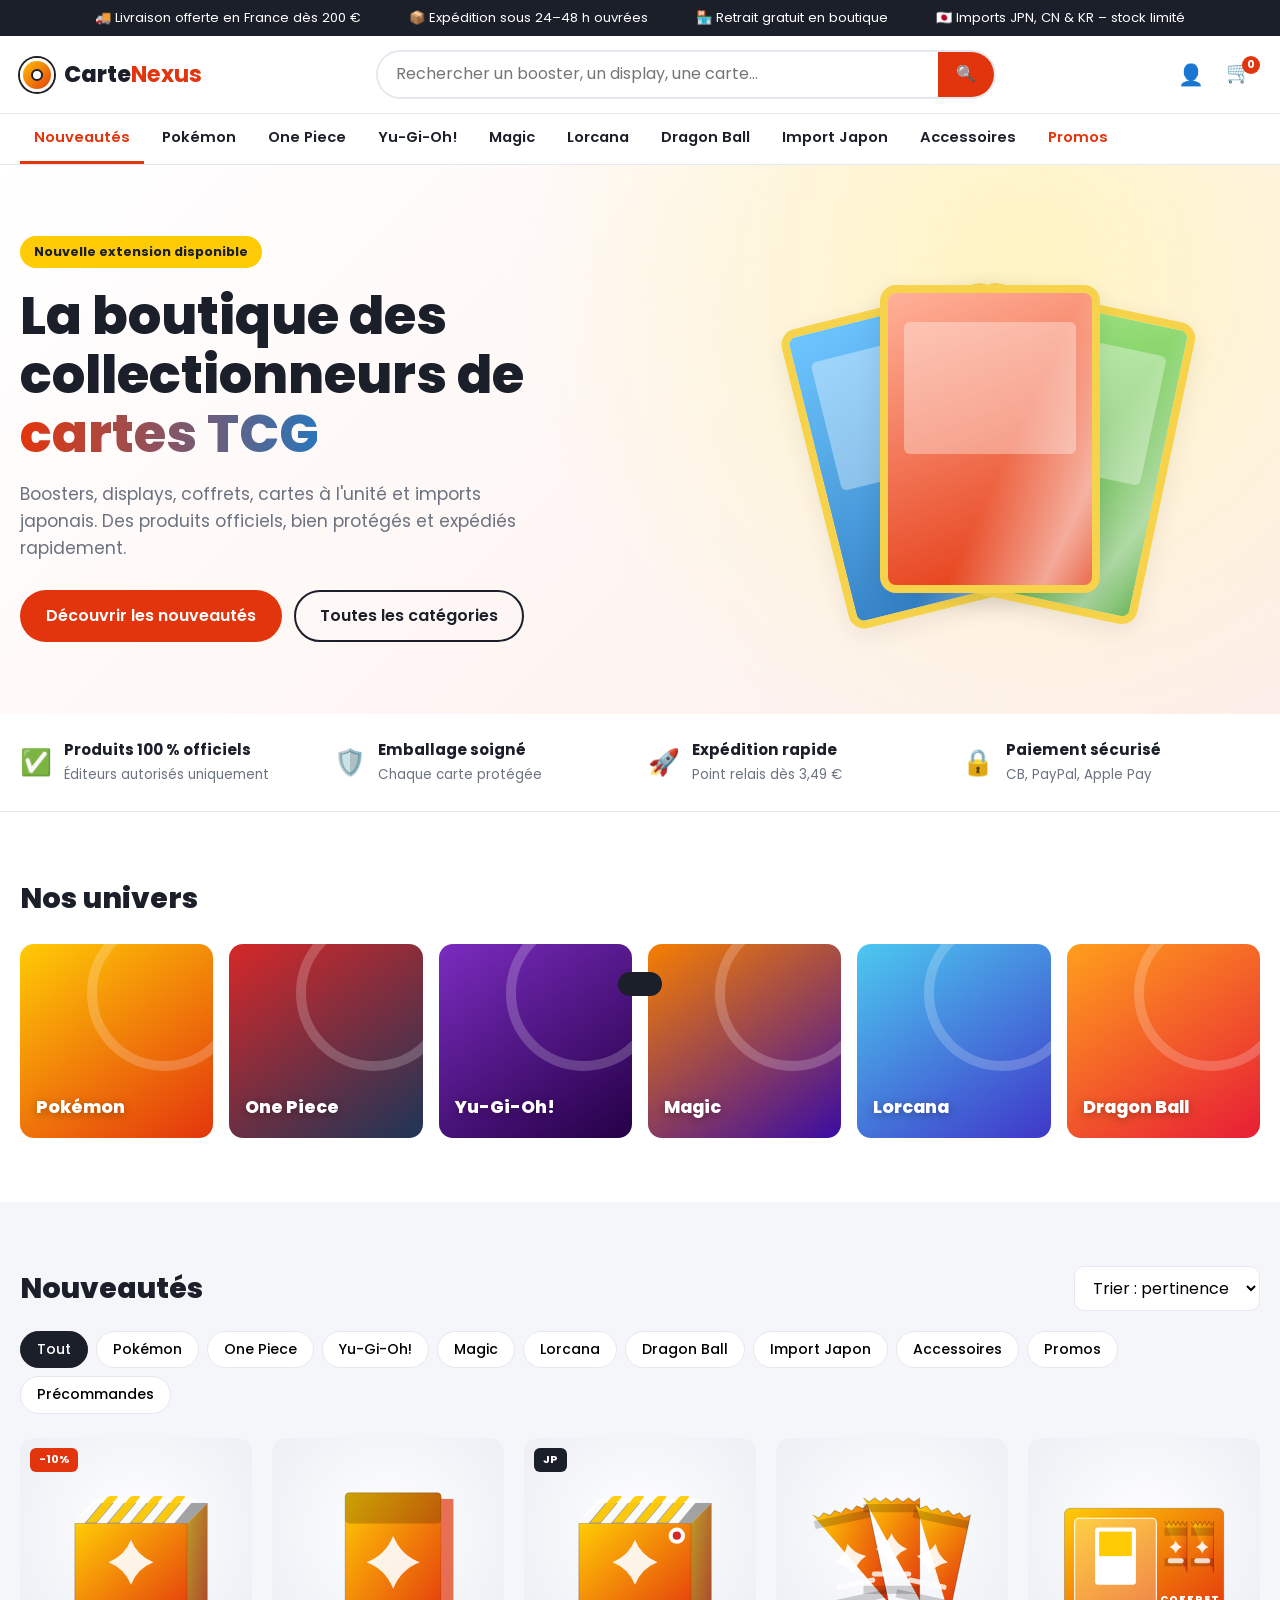
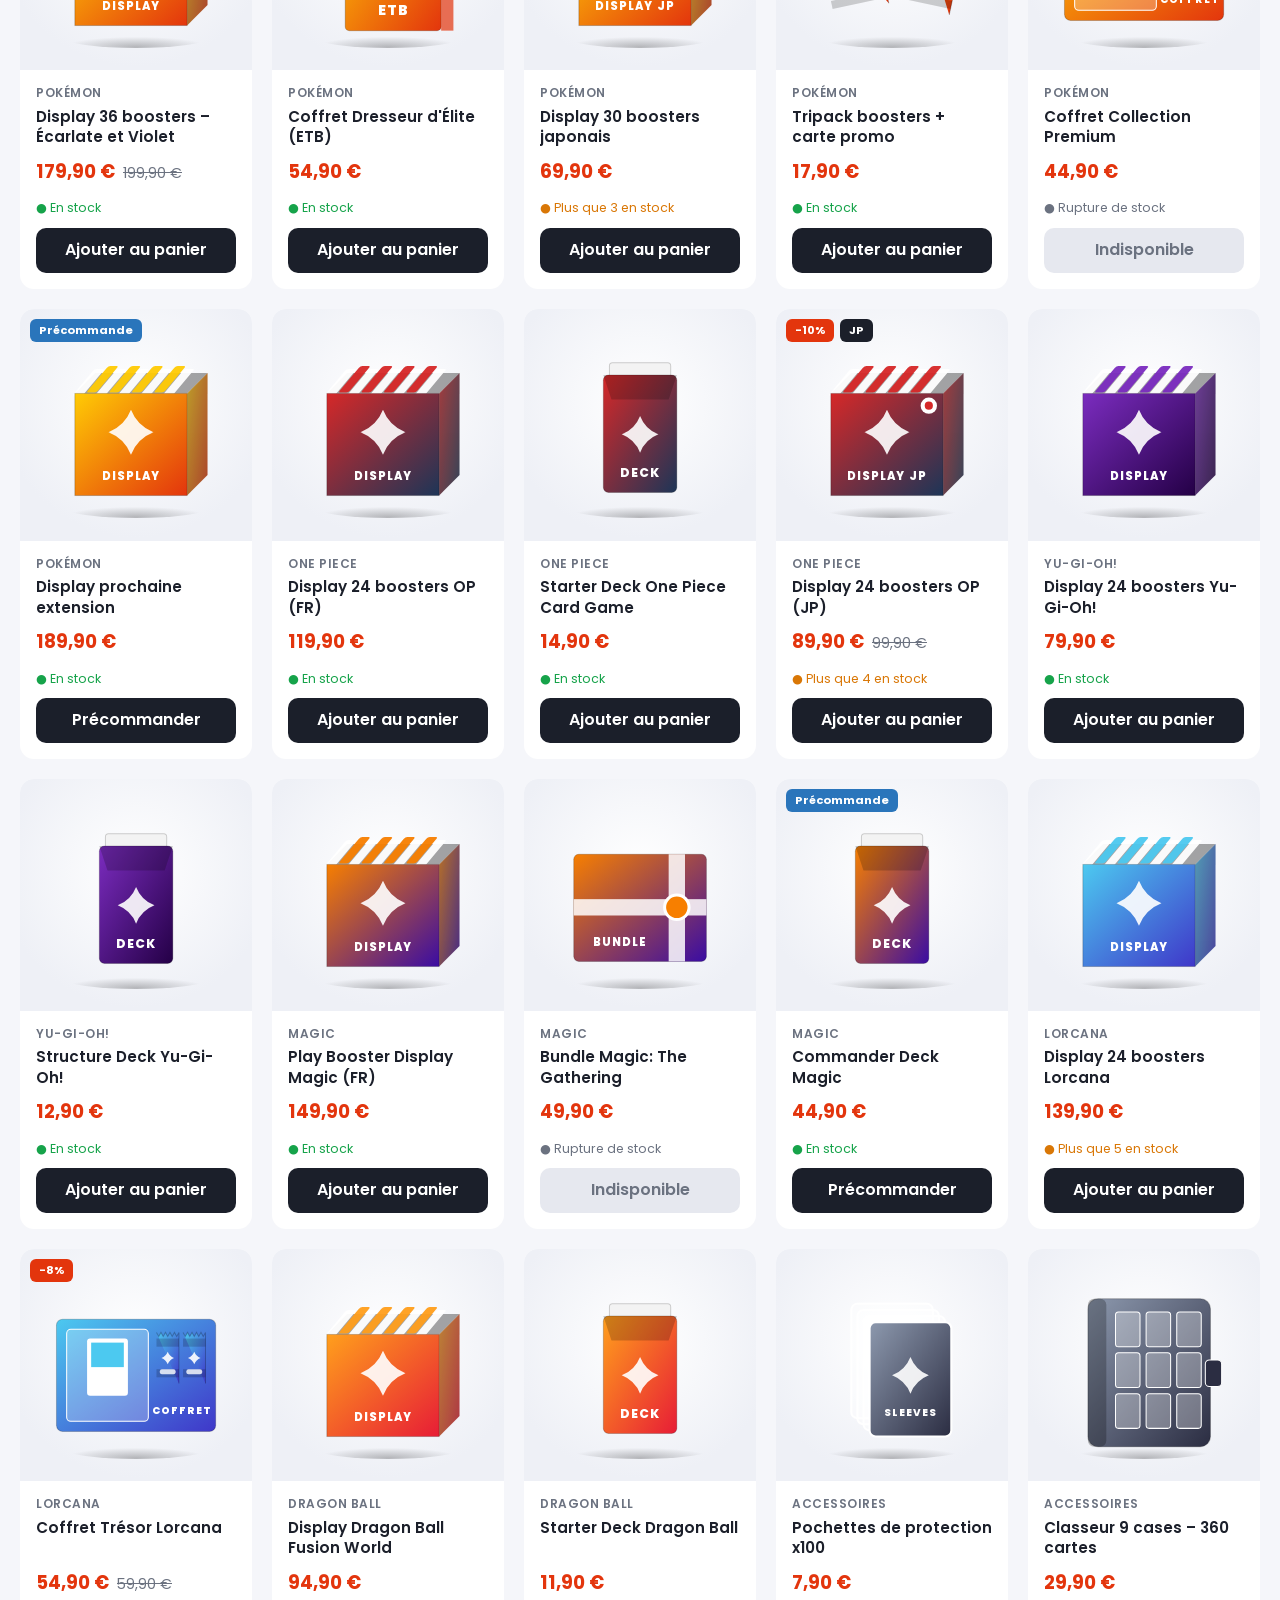
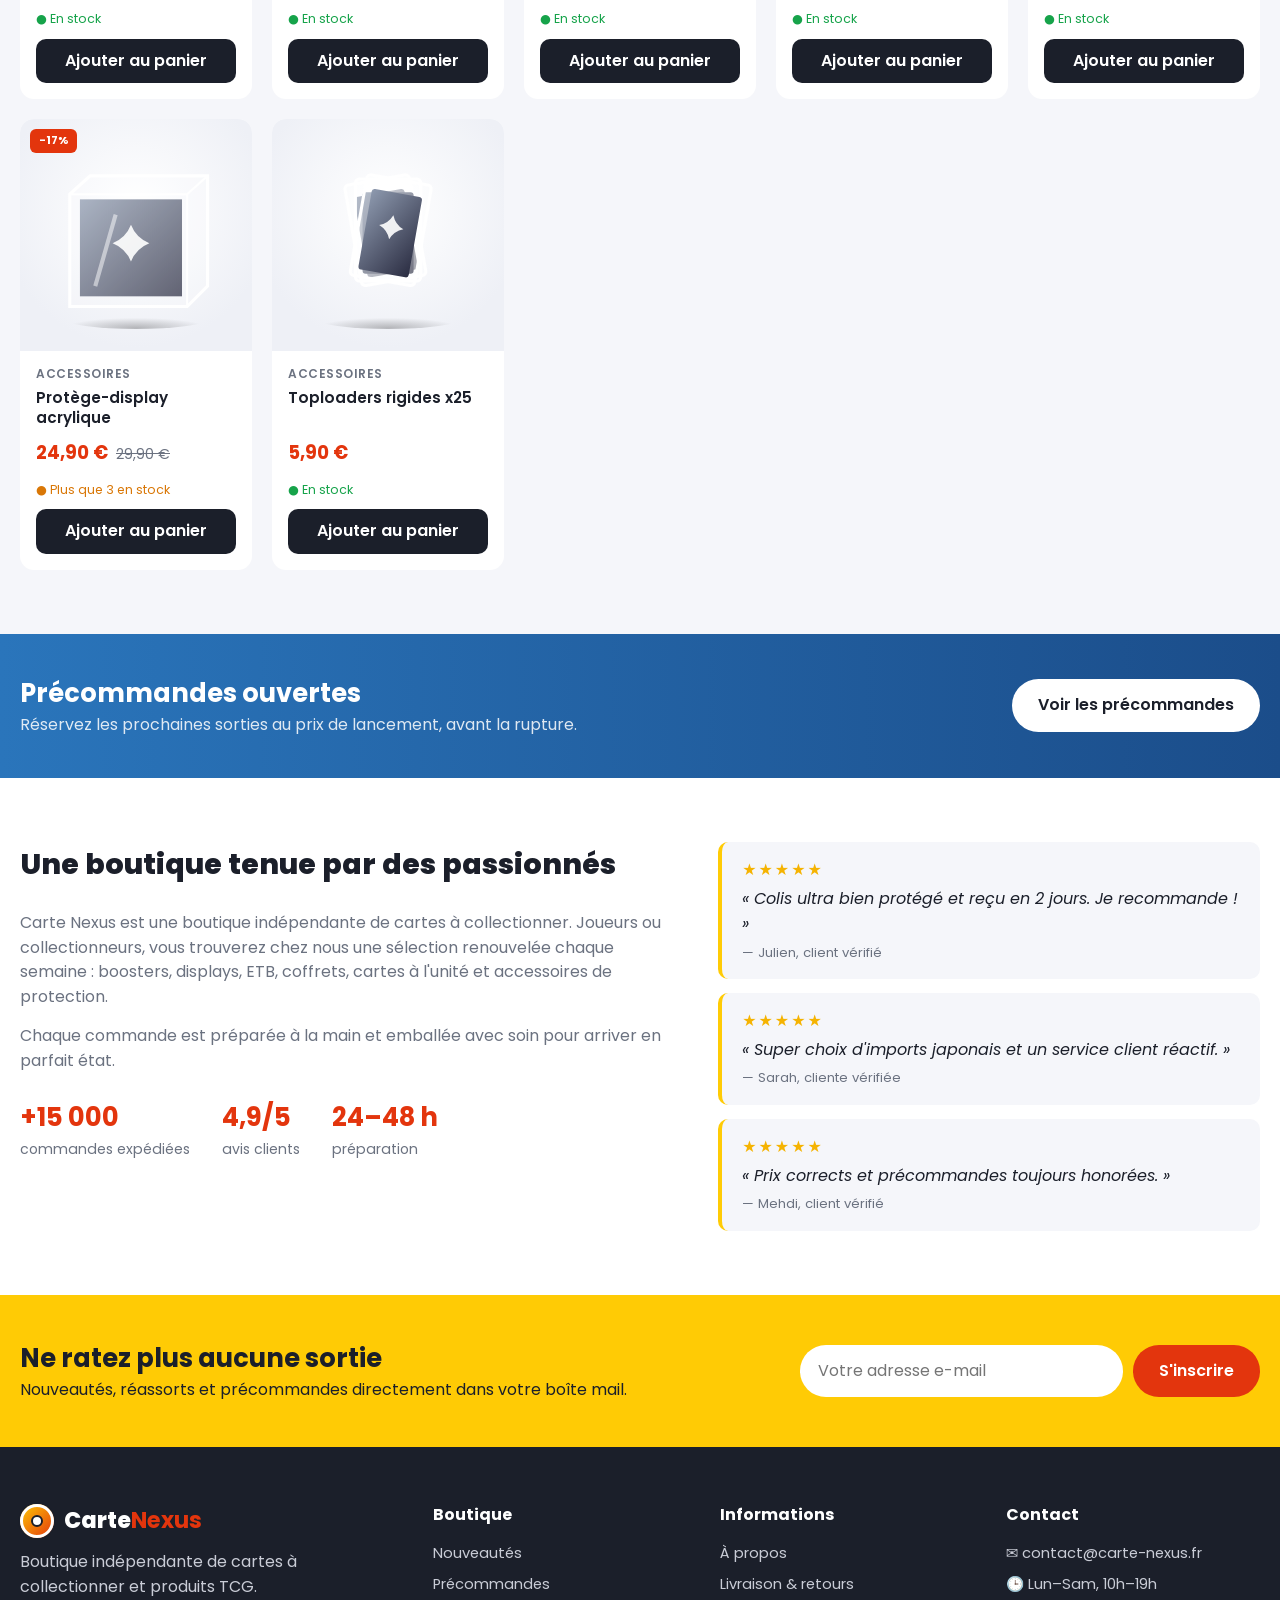
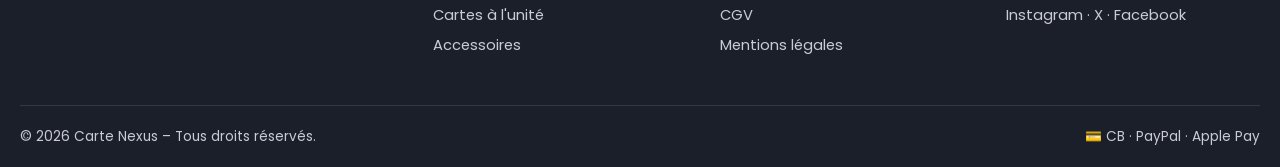
==== commit d958325e: "Ajout d'illustrations pour chaque produit et prise en charge des photos Co-Authored-By: Claude Opus " ====
--- a/apercu.html
+++ b/apercu.html
@@ -121,8 +121,10 @@
 .product-grid { display: grid; grid-template-columns: repeat(auto-fill, minmax(220px, 1fr)); gap: 20px; }
 .product { background: #fff; border-radius: var(--radius); overflow: hidden; display: flex; flex-direction: column; transition: transform .2s, box-shadow .2s; }
 .product:hover { transform: translateY(-4px); box-shadow: var(--shadow); }
-.p-img { aspect-ratio: 1; display: grid; place-items: center; position: relative; background: linear-gradient(145deg, var(--c1), var(--c2)); }
-.p-box { width: 58%; aspect-ratio: .72; border-radius: 8px; background: rgba(255,255,255,.18); border: 3px solid rgba(255,255,255,.7); display: grid; place-items: center; color: #fff; font-weight: 800; font-size: .8rem; text-align: center; padding: 8px; text-transform: uppercase; letter-spacing: .5px; box-shadow: 0 10px 20px rgba(0,0,0,.2); transform: rotate(-4deg); }
+.p-img { aspect-ratio: 1; display: grid; place-items: center; position: relative; background: radial-gradient(circle at 50% 40%, #fff 0, #eef0f6 75%); overflow: hidden; }
+.p-img img { width: 100%; height: 100%; object-fit: cover; }
+.p-img .art { width: 88%; height: 88%; transition: transform .3s; }
+.product:hover .art { transform: scale(1.06) rotate(-2deg); }
 .p-tags { position: absolute; top: 10px; left: 10px; display: flex; gap: 6px; flex-wrap: wrap; }
 .tag { font-size: .7rem; font-weight: 700; padding: 3px 9px; border-radius: 6px; background: #fff; color: var(--ink); }
 .tag-promo { background: var(--primary); color: #fff; }
@@ -185,7 +187,8 @@
 .bar i { display: block; height: 100%; background: var(--primary); transition: width .3s; }
 .cart-items { flex: 1; overflow-y: auto; padding: 8px 20px; }
 .cart-items li { display: grid; grid-template-columns: 56px 1fr auto; gap: 12px; align-items: center; padding: 12px 0; border-bottom: 1px solid var(--line); }
-.ci-img { width: 56px; height: 56px; border-radius: 8px; background: linear-gradient(145deg, var(--c1), var(--c2)); }
+.ci-img { width: 56px; height: 56px; border-radius: 8px; background: var(--bg-alt); }
+.ci-img .art { width: 100%; height: 100%; }
 .ci-name { font-size: .88rem; font-weight: 600; line-height: 1.3; }
 .ci-price { font-size: .85rem; color: var(--primary); font-weight: 600; }
 .qty { display: flex; align-items: center; gap: 6px; }
@@ -512,9 +515,119 @@
   return true;
 }
 
-function colorVars(cat) {
-  const [c1, c2] = COLORS[cat];
-  return `--c1:${c1};--c2:${c2}`;
+/* Illustrations originales des produits (remplacées par une vraie photo si images/produit-<id>.jpg existe) */
+const SHAPES = {
+  Display: 'display', 'Display JP': 'display', ETB: 'etb', Tripack: 'tripack', Coffret: 'coffret',
+  Deck: 'deck', Bundle: 'bundle', Sleeves: 'sleeves', Classeur: 'classeur', Protection: 'protection', Toploader: 'toploader',
+};
+
+function star(cx, cy, r, fill = '#fff', op = 0.9) {
+  const k = r * 0.28;
+  return `<path d="M${cx} ${cy - r} Q${cx + k} ${cy - k} ${cx + r} ${cy} Q${cx + k} ${cy + k} ${cx} ${cy + r} Q${cx - k} ${cy + k} ${cx - r} ${cy} Q${cx - k} ${cy - k} ${cx} ${cy - r}Z" fill="${fill}" opacity="${op}"/>`;
+}
+
+function pack(x, y, w, h, g, rot = 0) {
+  const zz = (yy, dir) => {
+    let d = '';
+    for (let i = 0; i <= 10; i++) d += `${i ? 'L' : 'M'}${x + (w / 10) * i} ${yy + (i % 2 ? dir * 4 : 0)} `;
+    return d;
+  };
+  return `<g transform="rotate(${rot} ${x + w / 2} ${y + h / 2})">
+    <path d="${zz(y, 1)} L${x + w} ${y + h} ${zz(y + h, -1).replace('M', 'L').split(' ').reverse().join(' ')} Z" fill="url(#${g})" stroke="rgba(0,0,0,.25)"/>
+    <rect x="${x}" y="${y + 6}" width="${w}" height="8" fill="rgba(0,0,0,.18)"/>
+    <rect x="${x}" y="${y + h - 14}" width="${w}" height="8" fill="rgba(0,0,0,.18)"/>
+    ${star(x + w / 2, y + h / 2, w * 0.28)}
+    <rect x="${x + w * 0.15}" y="${y + h * 0.72}" width="${w * 0.7}" height="5" rx="2" fill="#fff" opacity=".8"/>
+  </g>`;
+}
+
+function productArt(p) {
+  const [c1, c2] = COLORS[p.cat];
+  const g = `g${p.id}`, gs = `s${p.id}`;
+  const label = (x, y, size = 11) =>
+    `<text x="${x}" y="${y}" text-anchor="middle" font-family="Poppins,sans-serif" font-weight="800" font-size="${size}" fill="#fff" letter-spacing="1">${p.type.toUpperCase()}</text>`;
+  let body = '';
+  switch (SHAPES[p.type]) {
+    case 'display':
+      body = `
+        <path d="M40 70 L60 50 L170 50 L150 70Z" fill="rgba(0,0,0,.35)"/>
+        ${[0, 1, 2, 3, 4, 5, 6, 7, 8].map((i) => `<rect x="${50 + i * 11}" y="${46 - (i % 2) * 3}" width="10" height="26" rx="2" fill="${i % 2 ? c1 : '#fff'}" transform="skewX(-40) translate(${48} 0)" opacity=".95"/>`).join('')}
+        <path d="M150 70 L170 50 L170 150 L150 170Z" fill="url(#${g})" filter="brightness(.7)" opacity=".85"/>
+        <rect x="40" y="70" width="110" height="100" fill="url(#${g})" stroke="rgba(0,0,0,.2)"/>
+        ${star(95, 108, 22)}${label(95, 155)}
+        ${p.type.includes('JP') ? '<circle cx="136" cy="82" r="8" fill="#fff"/><circle cx="136" cy="82" r="4" fill="#d62828"/>' : ''}`;
+      break;
+    case 'etb':
+      body = `
+        <rect x="58" y="40" width="94" height="135" rx="4" fill="url(#${g})" stroke="rgba(0,0,0,.2)"/>
+        <rect x="58" y="40" width="94" height="30" rx="4" fill="rgba(0,0,0,.2)"/>
+        <rect x="152" y="46" width="12" height="129" fill="${c2}" opacity=".7"/>
+        ${star(105, 108, 26)}${label(105, 160, 14)}`;
+      break;
+    case 'tripack':
+      body = pack(32, 55, 55, 100, g, -12) + pack(72, 45, 55, 100, g, 0) + pack(112, 55, 55, 100, g, 12);
+      break;
+    case 'coffret':
+      body = `
+        <rect x="22" y="55" width="156" height="110" rx="6" fill="url(#${g})" stroke="rgba(0,0,0,.2)"/>
+        <rect x="32" y="65" width="80" height="90" rx="4" fill="rgba(255,255,255,.25)" stroke="#fff"/>
+        <rect x="52" y="74" width="40" height="56" rx="3" fill="#fff"/><rect x="56" y="78" width="32" height="24" fill="${c1}"/>
+        ${pack(120, 68, 22, 50, g)}${pack(146, 68, 22, 50, g)}
+        ${label(145, 148, 10)}`;
+      break;
+    case 'deck':
+      body = `
+        <rect x="70" y="40" width="60" height="14" rx="3" fill="#f3f3f3" stroke="#ccc"/>
+        <rect x="64" y="52" width="72" height="115" rx="5" fill="url(#${g})" stroke="rgba(0,0,0,.2)"/>
+        <path d="M64 52 L136 52 L128 76 L72 76Z" fill="rgba(0,0,0,.2)"/>
+        ${star(100, 110, 18)}${label(100, 152, 12)}`;
+      break;
+    case 'bundle':
+      body = `
+        <rect x="35" y="60" width="130" height="105" rx="5" fill="url(#${g})" stroke="rgba(0,0,0,.2)"/>
+        <rect x="128" y="60" width="16" height="105" fill="#fff" opacity=".85"/>
+        <rect x="35" y="104" width="130" height="16" fill="#fff" opacity=".85"/>
+        <circle cx="136" cy="112" r="12" fill="${c1}" stroke="#fff" stroke-width="3"/>
+        ${label(80, 150, 11)}`;
+      break;
+    case 'sleeves':
+      body = [0, 1, 2, 3].map((i) => `<rect x="${60 + i * 6}" y="${40 + i * 6}" width="80" height="112" rx="6" fill="${i === 3 ? `url(#${g})` : 'rgba(255,255,255,.35)'}" stroke="#fff" stroke-width="2"/>`).join('')
+        + star(118, 110, 18) + label(118, 150, 10);
+      break;
+    case 'classeur':
+      body = `
+        <rect x="45" y="35" width="120" height="145" rx="10" fill="url(#${g})" stroke="rgba(0,0,0,.25)"/>
+        <rect x="45" y="35" width="18" height="145" rx="6" fill="rgba(0,0,0,.25)"/>
+        ${[0, 1, 2].map((r) => [0, 1, 2].map((c) => `<rect x="${72 + c * 30}" y="${48 + r * 40}" width="24" height="34" rx="3" fill="rgba(255,255,255,.3)" stroke="#fff"/>`).join('')).join('')}
+        <rect x="160" y="95" width="16" height="26" rx="4" fill="${c2}" stroke="#fff"/>`;
+      break;
+    case 'protection':
+      body = `
+        <rect x="45" y="65" width="100" height="95" fill="url(#${g})" opacity=".9"/>${star(95, 108, 18)}
+        <path d="M35 60 L55 42 L170 42 L170 150 L150 170 L35 170Z" fill="rgba(255,255,255,.18)" stroke="#fff" stroke-width="3"/>
+        <path d="M35 60 L150 60 L170 42 M150 60 L150 170" fill="none" stroke="#fff" stroke-width="2"/>
+        <path d="M60 150 L80 80" stroke="#fff" stroke-width="4" opacity=".5"/>`;
+      break;
+    case 'toploader':
+      body = [0, 1, 2].map((i) => `<g transform="rotate(${(i - 1) * 10} 100 110)">
+        <rect x="68" y="45" width="64" height="100" rx="4" fill="rgba(255,255,255,.35)" stroke="#fff" stroke-width="3"/>
+        <rect x="75" y="58" width="50" height="80" rx="3" fill="url(#${g})"/>${star(100, 92, 12)}</g>`).join('');
+      break;
+  }
+  return `<svg viewBox="0 0 200 200" class="art" role="img" aria-label="${p.name}">
+    <defs>
+      <linearGradient id="${g}" x1="0" y1="0" x2="1" y2="1"><stop offset="0" stop-color="${c1}"/><stop offset="1" stop-color="${c2}"/></linearGradient>
+      <radialGradient id="${gs}" cx=".5" cy=".95" r=".5"><stop offset="0" stop-color="rgba(0,0,0,.25)"/><stop offset="1" stop-color="rgba(0,0,0,0)"/></radialGradient>
+    </defs>
+    <ellipse cx="100" cy="182" rx="70" ry="10" fill="url(#${gs})"/>
+    ${body}
+  </svg>`;
+}
+
+function productVisual(p) {
+  return `<img src="images/produit-${p.id}.jpg" alt="${p.name}" loading="lazy"
+    onerror="this.replaceWith(document.getElementById('art-${p.id}').content.cloneNode(true))">
+    <template id="art-${p.id}">${productArt(p)}</template>`;
 }
 
 function stockLabel(s) {
@@ -539,9 +652,9 @@
     ].join('');
     return `
       <article class="product">
-        <div class="p-img" style="${colorVars(p.cat)}">
+        <div class="p-img">
           <div class="p-tags">${tags}</div>
-          <div class="p-box">${p.type}</div>
+          ${productVisual(p)}
         </div>
         <div class="p-body">
           <span class="p-brand">${LABELS[p.cat]}</span>
@@ -591,7 +704,7 @@
 
   $('#cartItems').innerHTML = entries.length ? entries.map(({ p, qty }) => `
     <li>
-      <div class="ci-img" style="${colorVars(p.cat)}"></div>
+      <div class="ci-img">${productArt(p).replace(/id="([gs])/g, 'id="c$1').replace(/url\(#([gs])/g, 'url(#c$1')}</div>
       <div>
         <div class="ci-name">${p.name}</div>
         <div class="ci-price">${fmt(p.price * qty)}</div>
